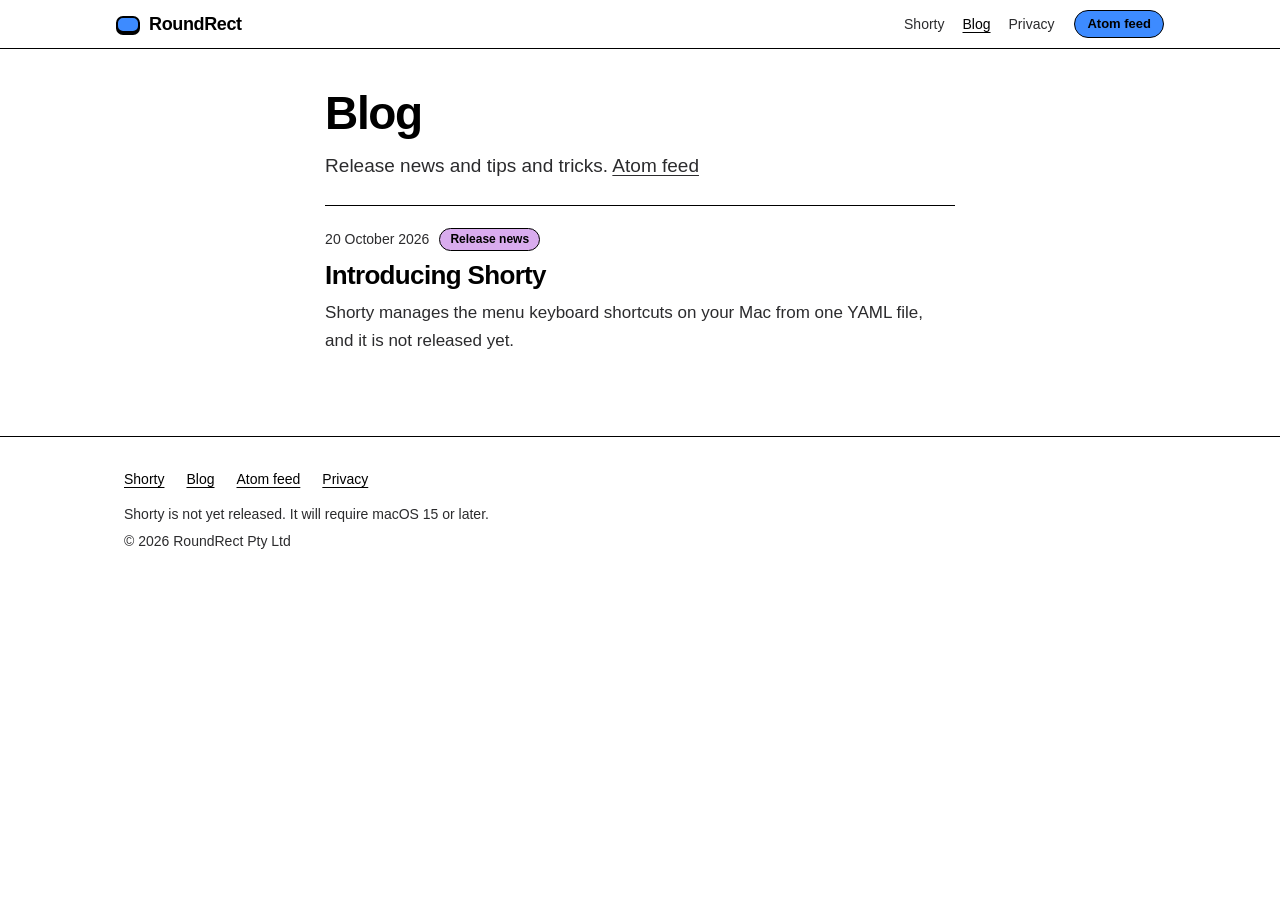
==== blog/index.html @ 76bc945b "Initial roundrect.download site Co-Authored-By: Claude Sonnet 5.5 <noreply@anthropic.com>" ====
<!doctype html>
<html lang="en">
<head>
<meta charset="utf-8">
<meta name="viewport" content="width=device-width, initial-scale=1">
<meta name="color-scheme" content="light">
<title>Blog — RoundRect</title>
<meta name="description" content="Release news and tips and tricks from RoundRect, the small Mac-app studio behind Shorty.">
<link rel="canonical" href="https://roundrect.download/blog/">
<meta name="theme-color" content="#ffffff">
<meta property="og:type" content="website">
<meta property="og:site_name" content="RoundRect">
<meta property="og:locale" content="en_US">
<meta property="og:title" content="Blog — RoundRect">
<meta property="og:description" content="Release news and tips and tricks from RoundRect, the small Mac-app studio behind Shorty.">
<meta property="og:url" content="https://roundrect.download/blog/">
<meta property="og:image" content="https://roundrect.download/og-image.png">
<meta property="og:image:secure_url" content="https://roundrect.download/og-image.png">
<meta property="og:image:type" content="image/png">
<meta property="og:image:width" content="1200">
<meta property="og:image:height" content="630">
<meta property="og:image:alt" content="RoundRect: small apps for the Mac, with a blue rounded-rectangle mark.">
<meta name="twitter:card" content="summary_large_image">
<meta name="twitter:image" content="https://roundrect.download/og-image.png">
<meta name="twitter:image:alt" content="RoundRect: small apps for the Mac, with a blue rounded-rectangle mark.">
<meta name="twitter:title" content="Blog — RoundRect">
<meta name="twitter:description" content="Release news and tips and tricks from RoundRect, the small Mac-app studio behind Shorty.">
<link rel="alternate" type="application/atom+xml" title="RoundRect blog" href="feed.xml">
<link rel="icon" type="image/png" href="../favicon.png">
<link rel="apple-touch-icon" href="../apple-touch-icon.png">
<link rel="stylesheet" href="../site.css?v=a2924bcd">
</head>
<body class="blog">
<a class="skip" href="#main">Skip to the posts</a>
<header class="nav"><div class="nav-in">
  <a class="nav-name" href="../"><span class="mark" aria-hidden="true"></span>RoundRect</a>
  <nav aria-label="Site"><a href="../shorty">Shorty</a><a href="./" aria-current="page">Blog</a><a href="../privacy">Privacy</a></nav>
  <a class="pill" href="../blog/feed.xml">Atom feed</a>
</div></header>
<main id="main">
<div class="prose blog-list">
<h1>Blog</h1>
<p class="post-summary">Release news and tips and tricks. <a href="feed.xml">Atom feed</a></p>
<div class="post-items">
<article class="post-item"><p class="post-meta"><time datetime="2026-10-20">20 October 2026</time> <span class="chip">Release news</span></p>
<h2><a href="introducing-shorty">Introducing Shorty</a></h2>
<p>Shorty manages the menu keyboard shortcuts on your Mac from one YAML file, and it is not released yet.</p></article>
</div>
</div>
</main>
<footer class="foot"><div class="wrap">
  <ul>
    <li><a href="../shorty">Shorty</a></li>
    <li><a href="../blog/">Blog</a></li>
    <li><a href="../blog/feed.xml">Atom feed</a></li>
    <li><a href="../privacy">Privacy</a></li>
  </ul>
  <p>Shorty is not yet released. It will require macOS 15 or later.</p>
  <p>&copy; 2026 RoundRect Pty Ltd</p>
</div></footer>
</body>
</html>
---- site.css ----
/* RoundRect: black on white, plus ONE accent colour (--accent) and tints of it. DESIGN.md is the guide. */
:root {
  --accent: #3d8bff;                                           /* black text on it: 6.3:1 */
  --tint: color-mix(in oklch, var(--accent) 55%, white);       /* bands, chips, table heads */
  --tint-soft: color-mix(in oklch, var(--accent) 24%, white);  /* quiet fills, inline code */
  --ink: #000;
  --ink-2: #2b2b2d;               /* secondary text */
  --hair: rgb(0 0 0 / .22);       /* hairlines */
  --font: -apple-system, BlinkMacSystemFont, "SF Pro Display", "SF Pro Text", "Helvetica Neue", Helvetica, Arial, sans-serif;
  --mono: ui-monospace, "SF Mono", Menlo, monospace;
  --navh: 48px;
}
@supports not (color: color-mix(in oklch, red 50%, white)) { :root { --tint: #94bfff; --tint-soft: #d8e8ff; } }
* { box-sizing: border-box; }
html { -webkit-text-size-adjust: 100%; scroll-padding-top: var(--navh); }
body { margin: 0; background: #fff; color: #000; font: 400 17px/1.5 var(--font); -webkit-font-smoothing: antialiased; overflow-wrap: break-word; }
a { color: inherit; text-underline-offset: 3px; }
:focus-visible { outline: 3px solid #000; outline-offset: 3px; border-radius: 4px; }
code, kbd, pre { font-family: var(--mono); }
img { max-width: 100%; height: auto; }
.wrap { max-width: 960px; margin: 0 auto; padding: 0 16px; }
.skip { position: absolute; left: -999px; top: 0; background: #000; color: #fff; padding: 8px 12px; z-index: 100; }
.skip:focus { left: 16px; top: 8px; }

/* ---------- header ---------- */
.nav { position: sticky; top: 0; z-index: 50; min-height: var(--navh); background: #fff; border-bottom: 1px solid #000; }
.nav-in { max-width: 1080px; margin: 0 auto; padding: 4px 16px; min-height: var(--navh); display: flex; flex-wrap: wrap; align-items: center; gap: 4px 20px; }
.nav-name { display: inline-flex; align-items: center; gap: 9px; font-weight: 700; font-size: 18px; letter-spacing: -.02em; text-decoration: none; margin-right: auto; white-space: nowrap; }
.mark { display: inline-block; width: 24px; height: 17px; border: 2px solid #000; border-radius: 7px; background: var(--accent); box-shadow: 0 2px 0 #000; }
.nav nav { display: flex; flex-wrap: wrap; gap: 4px 18px; font-size: 14px; }
.nav nav a { color: var(--ink-2); text-decoration: none; padding: 6px 0; }
.nav nav a:hover, .nav nav a[aria-current] { color: #000; text-decoration: underline; }
.pill { display: inline-block; background: var(--accent); color: #000; border: 1px solid #000; border-radius: 980px; padding: 3px 12px; font-size: 13px; font-weight: 600; text-decoration: none; line-height: 1.5; }
a.pill:hover { background: #000; color: #fff; }
.pill.big { font-size: 17px; padding: 9px 22px; }
.pill.plain { background: #fff; }

/* ---------- bands ---------- */
.band { padding: 80px 0; }
.tone { background: var(--tint); border-bottom: 1px solid #000; }
.band h1, .band h2 { font-weight: 700; letter-spacing: -.035em; line-height: 1.06; margin: 0 0 16px; text-wrap: balance; }
.band h1 { font-size: clamp(40px, 8vw, 80px); }
.band h2 { font-size: clamp(28px, 4.6vw, 44px); }
.lede { font-size: clamp(19px, 2.4vw, 24px); line-height: 1.35; color: var(--ink-2); max-width: 32em; margin: 0 0 24px; letter-spacing: -.01em; }
.eyebrow { margin: 0 0 12px; font-size: 14px; font-weight: 700; letter-spacing: .02em; color: var(--ink-2); }
.home .wrap, .band .wrap { max-width: 1080px; padding: 0 24px; }
.row { display: flex; flex-wrap: wrap; gap: 12px 20px; align-items: center; }
.fine { font-size: 14px; color: var(--ink-2); margin: 16px 0 0; }

/* ---------- cards ---------- */
.cards { display: grid; grid-template-columns: repeat(auto-fit, minmax(min(100%, 300px), 1fr)); gap: 24px; margin: 28px 0 0; padding: 0; list-style: none; }
.card { background: #fff; border: 1px solid #000; border-radius: 18px; padding: 24px; box-shadow: 0 4px 0 #000; display: flex; flex-direction: column; align-items: flex-start; gap: 10px; }
.card h3 { margin: 0; font-size: 28px; letter-spacing: -.025em; line-height: 1.1; }
.card p { margin: 0; color: var(--ink-2); }
.card .pill { margin-top: auto; }
.status { display: inline-block; border: 1px solid #000; border-radius: 980px; padding: 1px 10px; font-size: 12px; font-weight: 600; line-height: 1.6; background: #fff; }
.notice { border: 1px solid #000; border-radius: 14px; background: var(--tint); padding: 14px 18px; max-width: 40em; }
.notice p { margin: 0; }

/* ---------- reading column ---------- */
.prose { max-width: 70ch; margin: 0 auto; padding: 56px 16px 88px; font-size: 17px; line-height: 1.65; }
.prose h1 { font-size: clamp(34px, 6vw, 46px); line-height: 1.06; letter-spacing: -.03em; margin: 0 0 14px; text-wrap: balance; }
.prose h2 { font-size: 28px; line-height: 1.15; letter-spacing: -.025em; margin: 2.2em 0 .6em; padding-top: 1em; border-top: 1px solid var(--hair); scroll-margin-top: 64px; }
.prose h3 { font-size: 21px; line-height: 1.25; letter-spacing: -.015em; margin: 1.9em 0 .5em; scroll-margin-top: 64px; }
.prose h4 { font-size: 17px; margin: 1.6em 0 .4em; }
.prose p { margin: 0 0 1.1em; overflow-wrap: break-word; }
.prose ul, .prose ol { margin: 0 0 1.2em; padding-left: 1.4em; }
.prose li { margin: 0 0 .4em; overflow-wrap: break-word; }
.prose code { background: var(--tint-soft); padding: .08em .35em; border-radius: 5px; font-size: .88em; overflow-wrap: anywhere; }
.prose a:hover { background: var(--accent); text-decoration-thickness: 2px; }
.prose hr { border: 0; border-top: 1px solid var(--hair); margin: 2em 0; }
.prose kbd { background: #fff; border: 1px solid #000; border-bottom-width: 2px; border-radius: 6px; padding: 0 .4em; font-size: .88em; font-weight: 600; }
.lead { font-size: 21px; line-height: 1.45; color: var(--ink-2); }
.toc { border: 1px solid #000; border-radius: 16px; padding: 14px 20px 8px; margin: 22px 0 8px; background: var(--tint-soft); }
.toc-h { font-size: 13px; font-weight: 700; letter-spacing: .02em; margin: 0 0 6px !important; }
.toc ol { margin: 0; padding-left: 1.2em; font-size: 15px; line-height: 1.5; }
.anchor { margin-left: .4em; font-size: .7em; text-decoration: none; opacity: 0; color: #555; }
h2:hover .anchor, h3:hover .anchor, .anchor:focus-visible { opacity: 1; }
@media (hover: none) { .anchor { opacity: .45; } }

/* code, tables, quotes, figures (from the Markdown renderer and hand-written pages) */
figure { margin: 0 0 1.4em; }
figure.code { background: #fff; border: 1px solid #000; border-radius: 14px; box-shadow: 0 4px 0 #000; overflow: hidden; margin-bottom: 1.6em; }
figure.code figcaption { background: var(--tint-soft); border-bottom: 1px solid #000; padding: 4px 14px; font: 600 12px/1.6 var(--mono); }
figure.code pre { margin: 0; padding: 14px 16px; overflow-x: auto; font-size: 14.5px; line-height: 1.5; tab-size: 4; }
figure.code code { background: none; padding: 0; font-size: inherit; white-space: pre; overflow-wrap: normal; }
figure.code.diagram pre { line-height: 1.3; }
.c { color: #555; }
.tablewrap, .tbl { overflow-x: auto; border: 1px solid #000; border-radius: 14px; margin: 0 0 1.4em; background: #fff; }
.tablewrap table, .tbl table { border-collapse: collapse; width: 100%; font-size: 15px; line-height: 1.45; min-width: 520px; }
.tablewrap th, .tablewrap td, .tbl th, .tbl td { padding: 10px 14px; text-align: left; vertical-align: top; border-bottom: 1px solid var(--hair); }
.tablewrap thead th, .tbl thead th { border-bottom: 1px solid #000; background: var(--tint); font-size: 14px; }
.tablewrap tbody tr:last-child td, .tbl tbody tr:last-child td, .tbl tbody tr:last-child th { border-bottom: 0; }
.tablewrap td:first-child, .tbl tbody th { font-weight: 700; }
.tablewrap code, .tbl code { white-space: nowrap; }
.tablewrap:focus-visible, .tbl:focus-visible { outline: 3px solid #000; outline-offset: 3px; }
blockquote { margin: 0 0 1.2em; }
blockquote.note { border-left: 4px solid #000; padding-left: 16px; }
blockquote.example { border: 1px solid #000; border-radius: 14px; background: var(--tint-soft); padding: 12px 16px 0; font-family: var(--mono); font-size: 15px; }
blockquote.callout { border: 1px solid #000; border-radius: 14px; background: var(--tint); padding: 12px 16px 0; }
.shot .frame { border: 1px solid #000; border-radius: 14px; box-shadow: 0 4px 0 #000; overflow: hidden; line-height: 0; }
.shot img { display: block; width: 100%; }
.shot figcaption { font-size: 14px; color: var(--ink-2); margin-top: 10px; }

/* ---------- blog ---------- */
.blog .prose { padding-top: 40px; padding-bottom: 56px; }
.crumbs { font-size: 14px; margin: 0 0 18px; }
.crumbs a { color: var(--ink-2); }
.post-meta { display: flex; flex-wrap: wrap; align-items: center; gap: 8px 10px; font-size: 14px; color: var(--ink-2); margin: 0 0 10px !important; }
.chip { display: inline-block; border: 1px solid #000; border-radius: 980px; padding: 1px 10px; font-size: 12px; font-weight: 600; color: #000; background: var(--tint); line-height: 1.6; }
.post-head { border-bottom: 1px solid #000; margin-bottom: 8px; }
.post-head h1 { margin-bottom: 12px; }
.post-summary { font-size: 19px; line-height: 1.45; color: var(--ink-2); margin: 0 0 26px !important; }
.post h2 { border-top: 0; padding-top: 0; }
.post-items { margin-top: 8px; }
.post-item { border-top: 1px solid #000; padding: 22px 0 6px; }
.post-item h2 { border: 0 !important; padding: 0 !important; margin: 0 0 8px !important; font-size: 26px; }
.post-item h2 a { text-decoration: none; }
.post-item h2 a:hover { text-decoration: underline; background: var(--accent); }
.post-item p { color: var(--ink-2); }

/* ---------- footer ---------- */
.foot { background: #fff; color: #000; padding: 32px 0 56px; font-size: 14px; border-top: 1px solid #000; }
.foot .wrap { max-width: 1080px; padding: 0 24px; }
.foot ul { list-style: none; margin: 0 0 14px; padding: 0; display: flex; flex-wrap: wrap; gap: 6px 22px; }
.foot a { color: #000; }
.foot p { margin: 0 0 6px; color: var(--ink-2); }

@media (max-width: 600px) {
  .band { padding: 48px 0; }
  .home .wrap, .band .wrap, .foot .wrap { padding: 0 16px; }
  .prose { font-size: 16px; padding-top: 36px; }
  .prose h2 { font-size: 24px; }
  figure.code pre { font-size: 13px; }
  .card { padding: 18px; }
}
@media print { .nav, .skip { display: none; } .card, figure.code { box-shadow: none; } }
.ulink { font-size: 17px; font-weight: 600; text-underline-offset: 5px; }
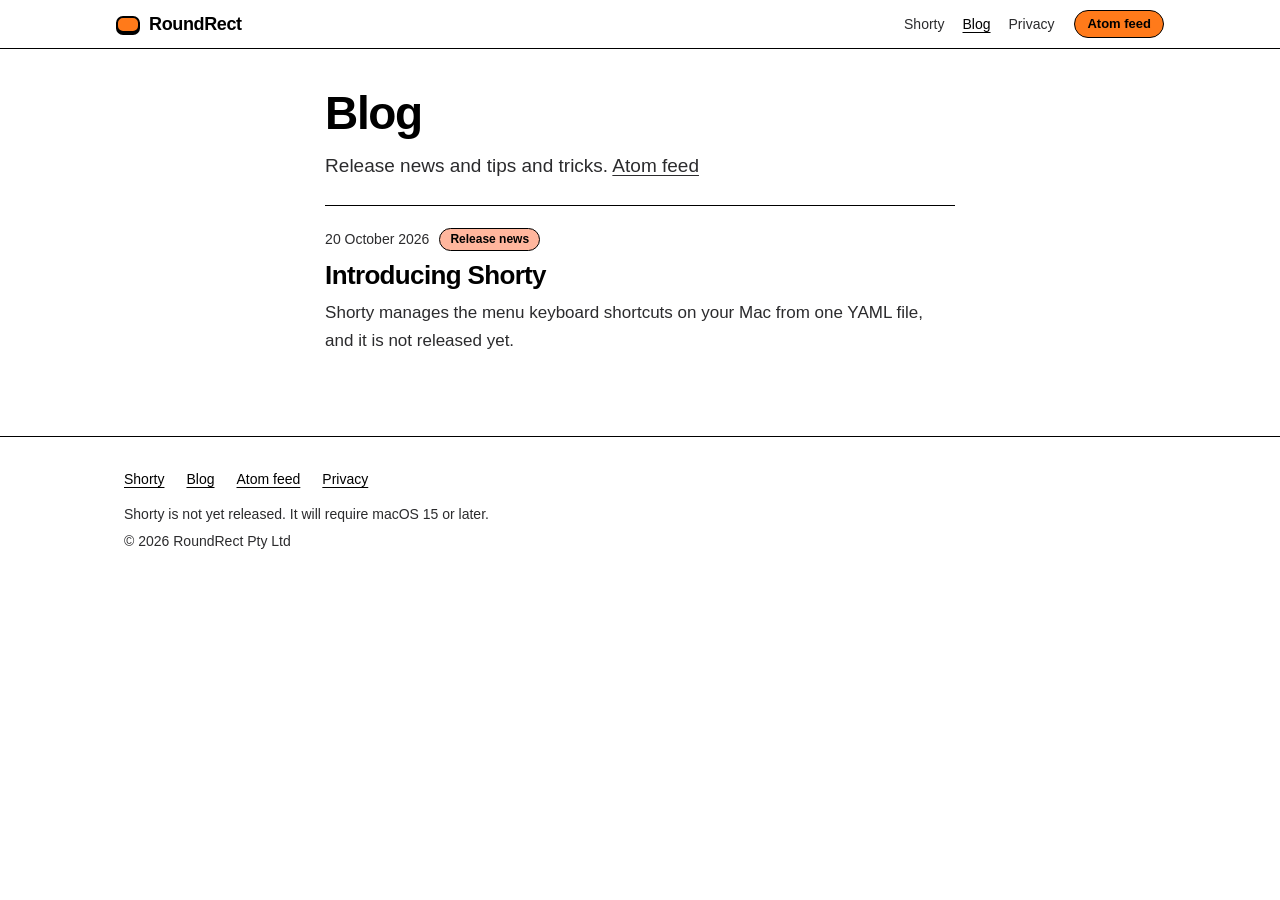
==== commit ca816291: "Accent: warm orange #ff7a1a instead of blue (images recoloured, contrast figures updated) Co-Authore" ====
--- a/blog/index.html
+++ b/blog/index.html
@@ -19,16 +19,16 @@
 <meta property="og:image:type" content="image/png">
 <meta property="og:image:width" content="1200">
 <meta property="og:image:height" content="630">
-<meta property="og:image:alt" content="RoundRect: small apps for the Mac, with a blue rounded-rectangle mark.">
+<meta property="og:image:alt" content="RoundRect: small apps for the Mac, with an orange rounded-rectangle mark.">
 <meta name="twitter:card" content="summary_large_image">
 <meta name="twitter:image" content="https://roundrect.download/og-image.png">
-<meta name="twitter:image:alt" content="RoundRect: small apps for the Mac, with a blue rounded-rectangle mark.">
+<meta name="twitter:image:alt" content="RoundRect: small apps for the Mac, with an orange rounded-rectangle mark.">
 <meta name="twitter:title" content="Blog — RoundRect">
 <meta name="twitter:description" content="Release news and tips and tricks from RoundRect, the small Mac-app studio behind Shorty.">
 <link rel="alternate" type="application/atom+xml" title="RoundRect blog" href="feed.xml">
 <link rel="icon" type="image/png" href="../favicon.png">
 <link rel="apple-touch-icon" href="../apple-touch-icon.png">
-<link rel="stylesheet" href="../site.css?v=a2924bcd">
+<link rel="stylesheet" href="../site.css?v=bc1d1168">
 </head>
 <body class="blog">
 <a class="skip" href="#main">Skip to the posts</a>
--- a/site.css
+++ b/site.css
@@ -1,6 +1,6 @@
 /* RoundRect: black on white, plus ONE accent colour (--accent) and tints of it. DESIGN.md is the guide. */
 :root {
-  --accent: #3d8bff;                                           /* black text on it: 6.3:1 */
+  --accent: #ff7a1a;                                           /* black text on it: 8.05:1 */
   --tint: color-mix(in oklch, var(--accent) 55%, white);       /* bands, chips, table heads */
   --tint-soft: color-mix(in oklch, var(--accent) 24%, white);  /* quiet fills, inline code */
   --ink: #000;
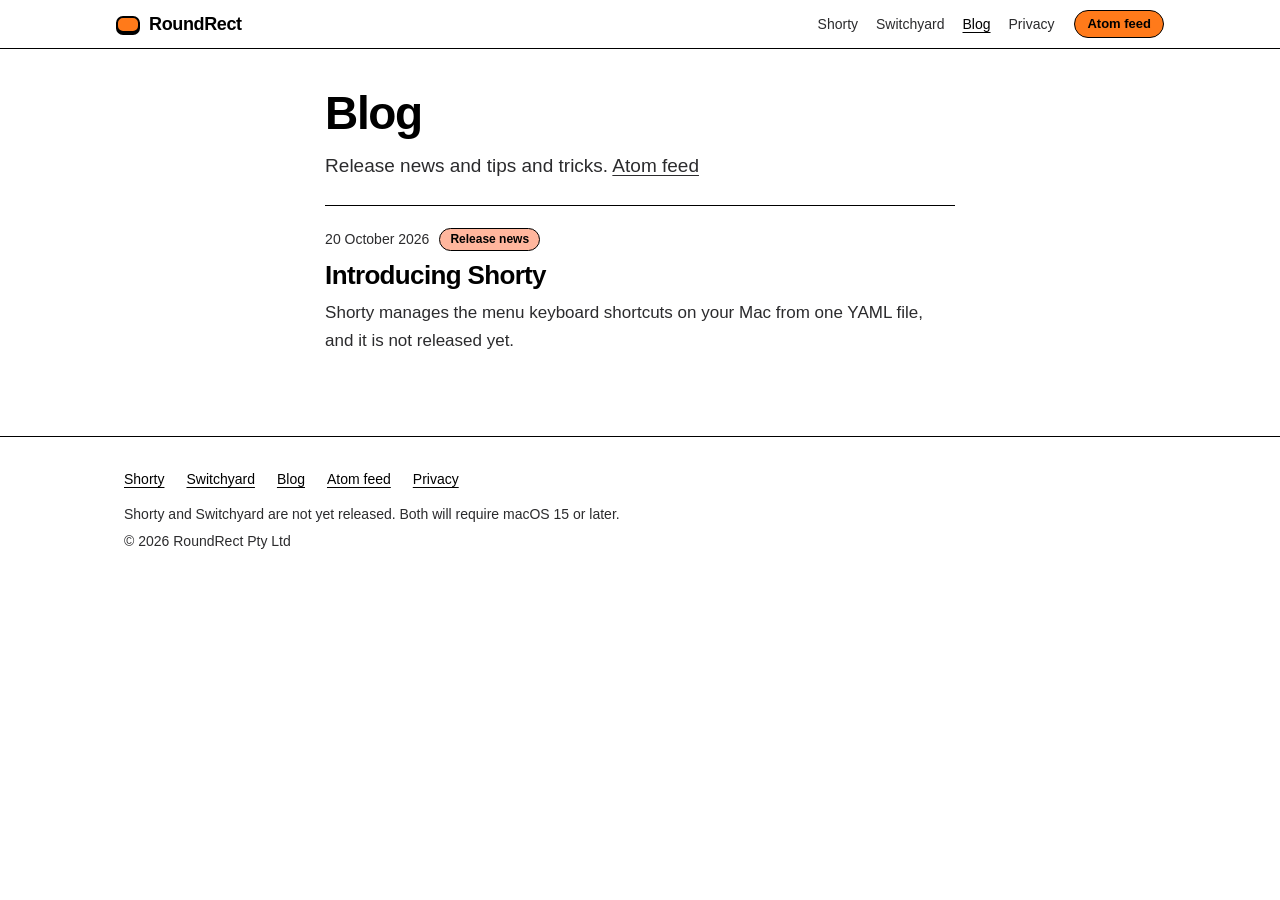
==== commit dc8546b3: "031: switchyard.html, the Switchyard product page (draft) Modelled on shorty.html, with the same "no" ====
--- a/blog/index.html
+++ b/blog/index.html
@@ -28,13 +28,13 @@
 <link rel="alternate" type="application/atom+xml" title="RoundRect blog" href="feed.xml">
 <link rel="icon" type="image/png" href="../favicon.png">
 <link rel="apple-touch-icon" href="../apple-touch-icon.png">
-<link rel="stylesheet" href="../site.css?v=bc1d1168">
+<link rel="stylesheet" href="../site.css?v=fa139f5c">
 </head>
 <body class="blog">
 <a class="skip" href="#main">Skip to the posts</a>
 <header class="nav"><div class="nav-in">
   <a class="nav-name" href="../"><span class="mark" aria-hidden="true"></span>RoundRect</a>
-  <nav aria-label="Site"><a href="../shorty">Shorty</a><a href="./" aria-current="page">Blog</a><a href="../privacy">Privacy</a></nav>
+  <nav aria-label="Site"><a href="../shorty">Shorty</a><a href="../switchyard">Switchyard</a><a href="./" aria-current="page">Blog</a><a href="../privacy">Privacy</a></nav>
   <a class="pill" href="../blog/feed.xml">Atom feed</a>
 </div></header>
 <main id="main">
@@ -51,11 +51,12 @@
 <footer class="foot"><div class="wrap">
   <ul>
     <li><a href="../shorty">Shorty</a></li>
+    <li><a href="../switchyard">Switchyard</a></li>
     <li><a href="../blog/">Blog</a></li>
     <li><a href="../blog/feed.xml">Atom feed</a></li>
     <li><a href="../privacy">Privacy</a></li>
   </ul>
-  <p>Shorty is not yet released. It will require macOS 15 or later.</p>
+  <p>Shorty and Switchyard are not yet released. Both will require macOS 15 or later.</p>
   <p>&copy; 2026 RoundRect Pty Ltd</p>
 </div></footer>
 </body>
--- a/site.css
+++ b/site.css
@@ -10,7 +10,7 @@
   --mono: ui-monospace, "SF Mono", Menlo, monospace;
   --navh: 48px;
 }
-@supports not (color: color-mix(in oklch, red 50%, white)) { :root { --tint: #94bfff; --tint-soft: #d8e8ff; } }
+@supports not (color: color-mix(in oklch, red 50%, white)) { :root { --tint: #ffb991; --tint-soft: #ffe1cf; } }
 * { box-sizing: border-box; }
 html { -webkit-text-size-adjust: 100%; scroll-padding-top: var(--navh); }
 body { margin: 0; background: #fff; color: #000; font: 400 17px/1.5 var(--font); -webkit-font-smoothing: antialiased; overflow-wrap: break-word; }
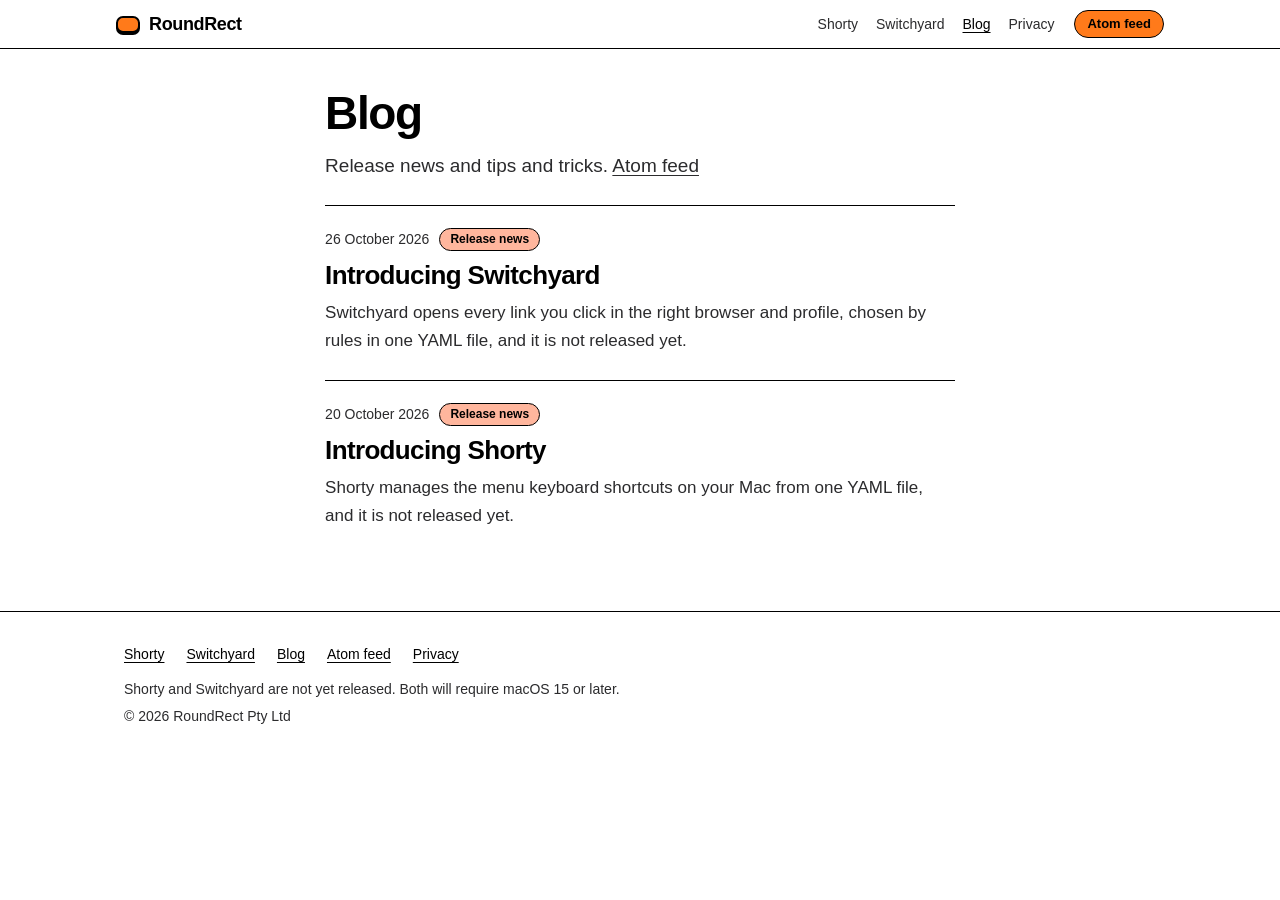
==== commit 4efc6ba2: "031: build the Introducing Switchyard post Co-Authored-By: Claude Opus 5.5 <noreply@anthropic.com>" ====
--- a/blog/index.html
+++ b/blog/index.html
@@ -42,6 +42,9 @@
 <h1>Blog</h1>
 <p class="post-summary">Release news and tips and tricks. <a href="feed.xml">Atom feed</a></p>
 <div class="post-items">
+<article class="post-item"><p class="post-meta"><time datetime="2026-10-26">26 October 2026</time> <span class="chip">Release news</span></p>
+<h2><a href="introducing-switchyard">Introducing Switchyard</a></h2>
+<p>Switchyard opens every link you click in the right browser and profile, chosen by rules in one YAML file, and it is not released yet.</p></article>
 <article class="post-item"><p class="post-meta"><time datetime="2026-10-20">20 October 2026</time> <span class="chip">Release news</span></p>
 <h2><a href="introducing-shorty">Introducing Shorty</a></h2>
 <p>Shorty manages the menu keyboard shortcuts on your Mac from one YAML file, and it is not released yet.</p></article>
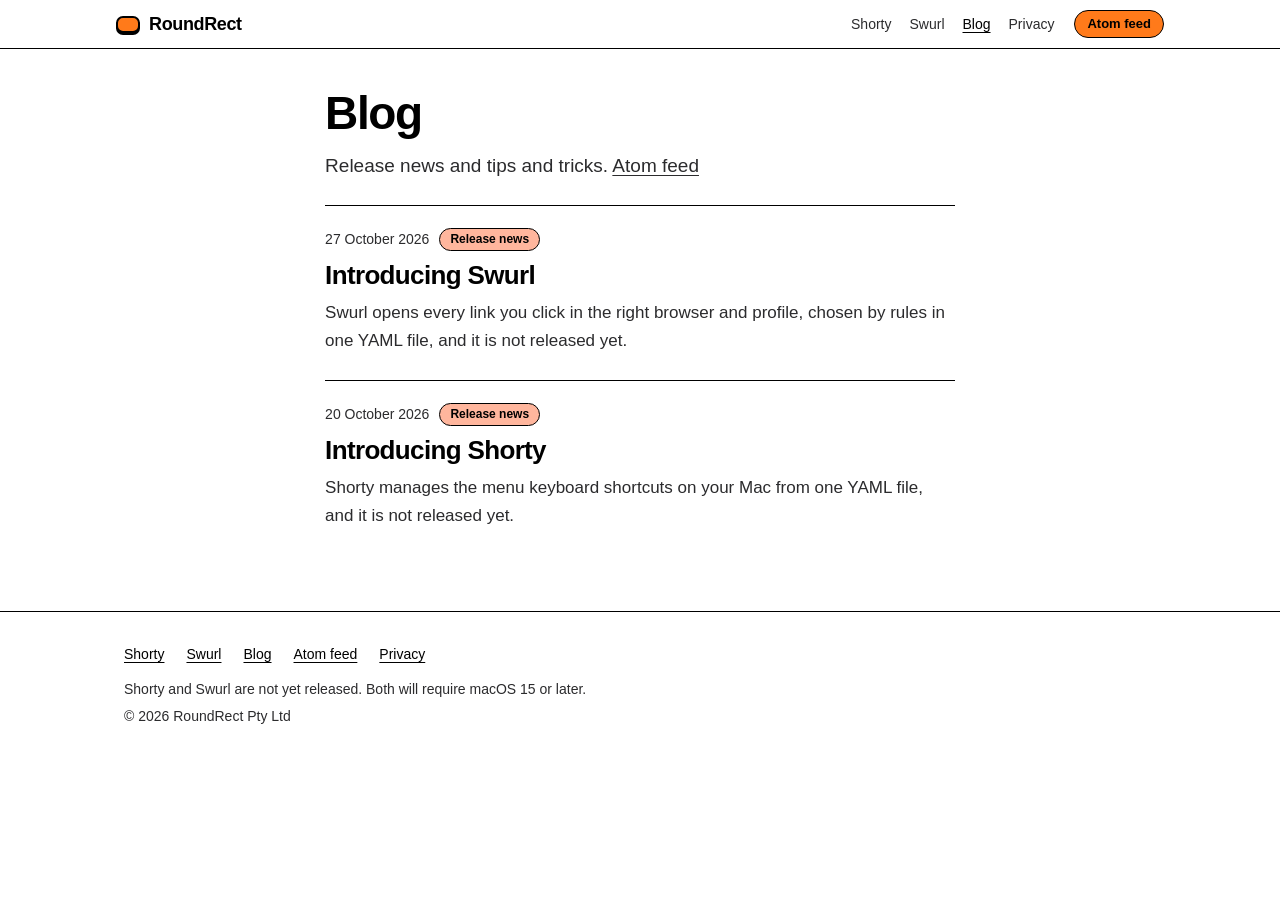
==== commit 3cc42754: "032: Switchyard is now Swurl — swurl.html replaces switchyard.html; nav, footer, home card, 404 and " ====
--- a/blog/index.html
+++ b/blog/index.html
@@ -34,7 +34,7 @@
 <a class="skip" href="#main">Skip to the posts</a>
 <header class="nav"><div class="nav-in">
   <a class="nav-name" href="../"><span class="mark" aria-hidden="true"></span>RoundRect</a>
-  <nav aria-label="Site"><a href="../shorty">Shorty</a><a href="../switchyard">Switchyard</a><a href="./" aria-current="page">Blog</a><a href="../privacy">Privacy</a></nav>
+  <nav aria-label="Site"><a href="../shorty">Shorty</a><a href="../swurl">Swurl</a><a href="./" aria-current="page">Blog</a><a href="../privacy">Privacy</a></nav>
   <a class="pill" href="../blog/feed.xml">Atom feed</a>
 </div></header>
 <main id="main">
@@ -42,9 +42,9 @@
 <h1>Blog</h1>
 <p class="post-summary">Release news and tips and tricks. <a href="feed.xml">Atom feed</a></p>
 <div class="post-items">
-<article class="post-item"><p class="post-meta"><time datetime="2026-10-26">26 October 2026</time> <span class="chip">Release news</span></p>
-<h2><a href="introducing-switchyard">Introducing Switchyard</a></h2>
-<p>Switchyard opens every link you click in the right browser and profile, chosen by rules in one YAML file, and it is not released yet.</p></article>
+<article class="post-item"><p class="post-meta"><time datetime="2026-10-27">27 October 2026</time> <span class="chip">Release news</span></p>
+<h2><a href="introducing-swurl">Introducing Swurl</a></h2>
+<p>Swurl opens every link you click in the right browser and profile, chosen by rules in one YAML file, and it is not released yet.</p></article>
 <article class="post-item"><p class="post-meta"><time datetime="2026-10-20">20 October 2026</time> <span class="chip">Release news</span></p>
 <h2><a href="introducing-shorty">Introducing Shorty</a></h2>
 <p>Shorty manages the menu keyboard shortcuts on your Mac from one YAML file, and it is not released yet.</p></article>
@@ -54,12 +54,12 @@
 <footer class="foot"><div class="wrap">
   <ul>
     <li><a href="../shorty">Shorty</a></li>
-    <li><a href="../switchyard">Switchyard</a></li>
+    <li><a href="../swurl">Swurl</a></li>
     <li><a href="../blog/">Blog</a></li>
     <li><a href="../blog/feed.xml">Atom feed</a></li>
     <li><a href="../privacy">Privacy</a></li>
   </ul>
-  <p>Shorty and Switchyard are not yet released. Both will require macOS 15 or later.</p>
+  <p>Shorty and Swurl are not yet released. Both will require macOS 15 or later.</p>
   <p>&copy; 2026 RoundRect Pty Ltd</p>
 </div></footer>
 </body>
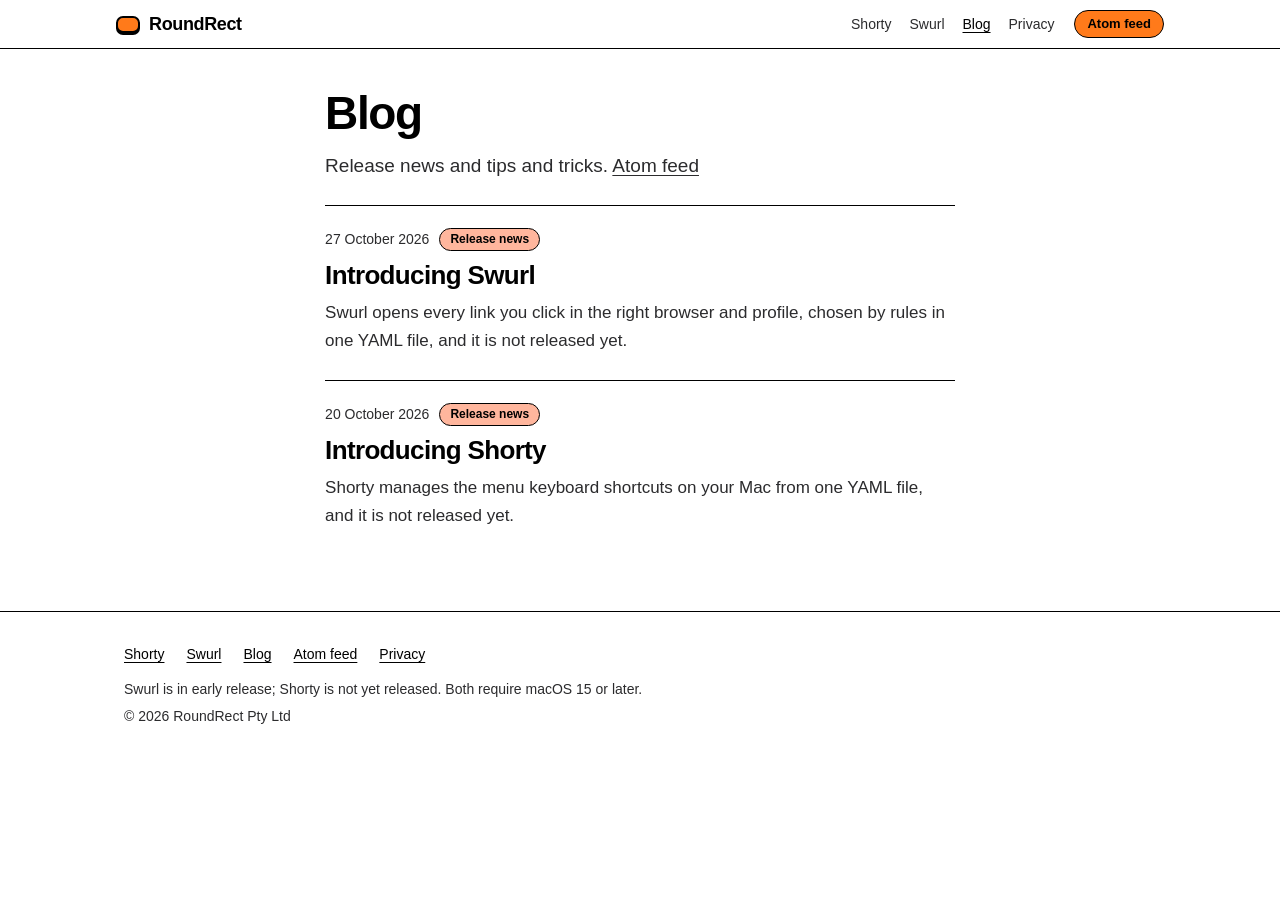
==== commit 8a6875c8: "Swurl is in early release: install section (Homebrew with brew trust, or the DMG), updates, privacy " ====
--- a/blog/index.html
+++ b/blog/index.html
@@ -59,7 +59,7 @@
     <li><a href="../blog/feed.xml">Atom feed</a></li>
     <li><a href="../privacy">Privacy</a></li>
   </ul>
-  <p>Shorty and Swurl are not yet released. Both will require macOS 15 or later.</p>
+  <p>Swurl is in early release; Shorty is not yet released. Both require macOS 15 or later.</p>
   <p>&copy; 2026 RoundRect Pty Ltd</p>
 </div></footer>
 </body>
